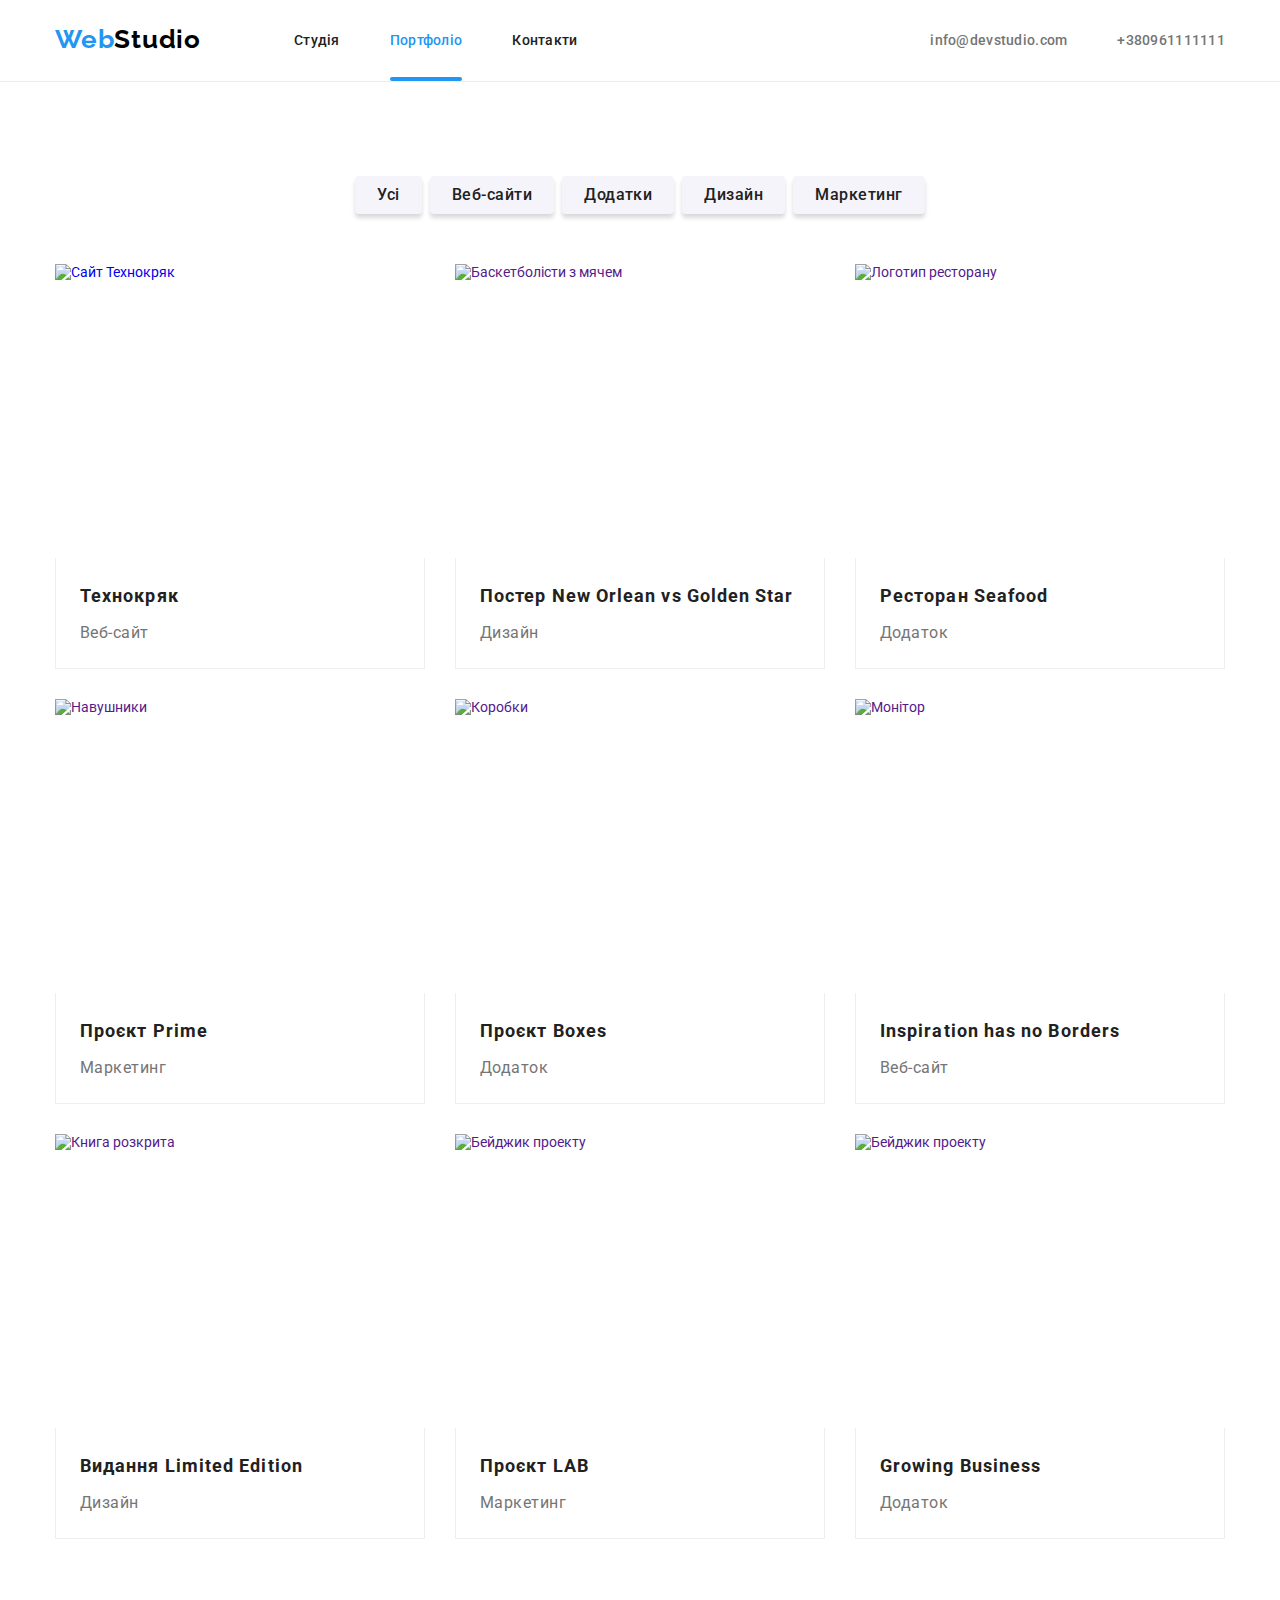
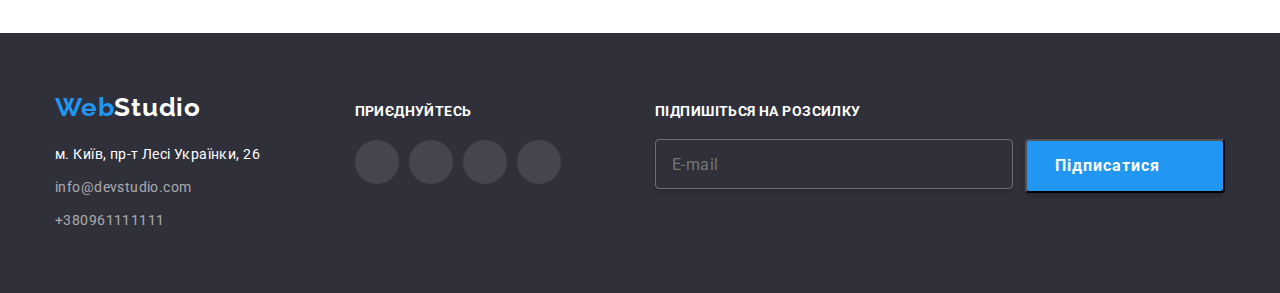
==== portfolio.html @ 6c81f45c "Застосовує ВЕМ" ====
<!DOCTYPE html>
<html lang="uk">
  <head>
    <meta charset="UTF-8" />
    <meta name="viewport" content="width=device-width, initial-scale=1.0" />
    <title lang="en">WebStudio</title>

    <link rel="preconnect" href="https://fonts.googleapis.com" />
    <link rel="preconnect" href="https://fonts.gstatic.com" crossorigin />
    <link
      href="https://fonts.googleapis.com/css2?family=Raleway:wght@700&family=Roboto:wght@400;500;700;900&display=swap"
      rel="stylesheet"
    />

    <link
      rel="stylesheet"
      href="https://cdnjs.cloudflare.com/ajax/libs/modern-normalize/2.0.0/modern-normalize.min.css"
    />

    <link rel="stylesheet" href="./css/styles.css" />
  </head>

  <body>
    <!-- Header start -->
    <header class="header">
      <div class="container header__container">
        <nav class="main-navigation">
          <!-- Header Logo -->

          <a href="/" class="logo header__logo"
            >Web<span class="logo__dark-theme">Studio</span></a
          >

          <!-- Header Menu -->
          <ul class="main-navigation__list main-navigation__list-menu">
            <li class="main-navigation__item">
              <a
                href="./index.html"
                class="main-navigation__link main-navigation__link-menu"
                >Студія</a
              >
            </li>
            <li class="main-navigation__item">
              <a
                href="./portfolio.html"
                class="main-navigation__link main-navigation__link-menu--current-page"
                >Портфоліо</a
              >
            </li>
            <li class="main-navigation__item">
              <a
                href="./contacts.html"
                class="main-navigation__link main-navigation__link-menu"
                >Контакти</a
              >
            </li>
          </ul>
        </nav>
        <!-- Header Contacts -->
        <ul class="main-navigation__list main-navigation__list-contact">
          <li class="main-navigation__item">
            <a
              class="main-navigation__link main-navigation__link-contact"
              href="mailto:info@devstudio.com"
              aria-label="Електронна пошта"
            >
              <svg class="main-navigation__icon" width="16" height="12">
                <use href="./images/svg/symbol-defs.svg#icon-envelope"></use>
              </svg>
              info@devstudio.com
            </a>
          </li>
          <li class="main-navigation__item">
            <a
              class="main-navigation__link main-navigation__link-contact"
              href="tel:+380961111111"
              aria-label="Номер телефону"
            >
              <svg class="main-navigation__icon" width="10" height="16">
                <use href="./images/svg/symbol-defs.svg#icon-smartphone"></use>
              </svg>
              +380961111111
            </a>
          </li>
        </ul>
      </div>
    </header>

    <main>
      <section class="portfolio">
        <div class="container">
          <h1 class="section-title visually-hidden">Портфоліо</h1>

          <!-- Portfolio filter -->
          <ul class="portfolio__button-list">
            <li class="portfolio__filter-item">
              <button class="btn portfolio__filter-button" type="button">
                Усі
              </button>
            </li>
            <li class="portfolio__filter-item">
              <button class="btn portfolio__filter-button" type="button">
                Веб-сайти
              </button>
            </li>
            <li class="portfolio__filter-item">
              <button class="btn portfolio__filter-button" type="button">
                Додатки
              </button>
            </li>
            <li class="portfolio__filter-item">
              <button class="btn portfolio__filter-button" type="button">
                Дизайн
              </button>
            </li>
            <li class="portfolio__filter-item">
              <button class="btn portfolio__filter-button" type="button">
                Маркетинг
              </button>
            </li>
          </ul>

          <!-- Portfolio examples -->
          <ul class="portfilio__examples-list">
            <li class="portfolio__item">
              <a
                class="link portfolio__link"
                href="#"
                target="_blank"
                rel="noopener noreferrer nofollow"
              >
                <div class="portfolio__overlay">
                  <img
                    class="portfolio__pic"
                    src="./images/portfolio/technokrjak.jpg"
                    alt="Сайт Технокряк"
                    width="370"
                    height="294"
                  />
                  <p class="portfolio__overlay-text">
                    Ресурс пропонує комплексні пропозиції з різним рівнем
                    функціоналу та сервісів. Все це дозволить відвідувачу
                    отримати вичерпні відомості про компанію чи приватну особу.
                  </p>
                </div>

                <div class="portfolio__project-descript">
                  <h2 class="portfolio__project-name">Технокряк</h2>
                  <p class="portfolio__project-area">Веб-сайт</p>
                </div>
              </a>
            </li>
            <li class="portfolio__item">
              <a
                class="link portfolio__link"
                href=""
                target="_blank"
                rel="noopener noreferrer nofollow"
              >
                <div class="portfolio__overlay">
                  <img
                    class="portfolio__pic"
                    src="./images/portfolio/poster.jpg"
                    alt="Баскетболісти з мячем "
                    width="370"
                    height="294"
                  />
                  <p class="portfolio__overlay-text">
                    Ресурс пропонує комплексні пропозиції з різним рівнем
                    функціоналу та сервісів. Все це дозволить відвідувачу
                    отримати вичерпні відомості про компанію чи приватну особу.
                  </p>
                </div>
                <div class="portfolio__project-descript">
                  <h2 class="portfolio__project-name">
                    Постер New Orlean vs Golden Star
                  </h2>
                  <p class="portfolio__project-area">Дизайн</p>
                </div>
              </a>
            </li>
            <li class="portfolio__item">
              <a
                class="link portfolio__link"
                href=""
                target="_blank"
                rel="noopener noreferrer nofollow"
              >
                <div class="portfolio__overlay">
                  <img
                    class="portfolio__pic"
                    src="./images/portfolio/seafood.jpg"
                    alt="Логотип ресторану"
                    width="370"
                    height="294"
                  />
                  <p class="portfolio__overlay-text">
                    Ресурс пропонує комплексні пропозиції з різним рівнем
                    функціоналу та сервісів. Все це дозволить відвідувачу
                    отримати вичерпні відомості про компанію чи приватну особу.
                  </p>
                </div>
                <div class="portfolio__project-descript">
                  <h2 class="portfolio__project-name">Ресторан Seafood</h2>
                  <p class="portfolio__project-area">Додаток</p>
                </div>
              </a>
            </li>
            <li class="portfolio__item">
              <a
                class="link portfolio__link"
                href=""
                target="_blank"
                rel="noopener noreferrer nofollow"
              >
                <div class="portfolio__overlay">
                  <img
                    class="portfolio__pic"
                    src="./images/portfolio/airpods.jpg"
                    alt="Навушники"
                    width="370"
                    height="294"
                  />
                  <p class="portfolio__overlay-text">
                    Ресурс пропонує комплексні пропозиції з різним рівнем
                    функціоналу та сервісів. Все це дозволить відвідувачу
                    отримати вичерпні відомості про компанію чи приватну особу.
                  </p>
                </div>
                <div class="portfolio__project-descript">
                  <h2 class="portfolio__project-name">Проєкт Prime</h2>
                  <p class="portfolio__project-area">Маркетинг</p>
                </div>
              </a>
            </li>
            <li class="portfolio__item">
              <a
                class="link portfolio__link"
                href=""
                target="_blank"
                rel="noopener noreferrer nofollow"
              >
                <div class="portfolio__overlay">
                  <img
                    class="portfolio__pic"
                    src="./images/portfolio/boxes.jpg"
                    alt="Коробки"
                    width="370"
                    height="294"
                  />
                  <p class="portfolio__overlay-text">
                    Ресурс пропонує комплексні пропозиції з різним рівнем
                    функціоналу та сервісів. Все це дозволить відвідувачу
                    отримати вичерпні відомості про компанію чи приватну особу.
                  </p>
                </div>

                <div class="portfolio__project-descript">
                  <h2 class="portfolio__project-name">Проєкт Boxes</h2>
                  <p class="portfolio__project-area">Додаток</p>
                </div>
              </a>
            </li>
            <li class="portfolio__item">
              <a
                class="link portfolio__link"
                href=""
                target="_blank"
                rel="noopener noreferrer nofollow"
              >
                <div class="portfolio__overlay">
                  <img
                    class="portfolio-pic"
                    src="./images/portfolio/monitor.jpg"
                    alt="Монітор"
                    width="370"
                    height="294"
                  />
                  <p class="portfolio__overlay-text">
                    Ресурс пропонує комплексні пропозиції з різним рівнем
                    функціоналу та сервісів. Все це дозволить відвідувачу
                    отримати вичерпні відомості про компанію чи приватну особу.
                  </p>
                </div>

                <div class="portfolio__project-descript">
                  <h2 class="portfolio__project-name">
                    Inspiration has no Borders
                  </h2>
                  <p class="portfolio__project-area">Веб-сайт</p>
                </div>
              </a>
            </li>
            <li class="portfolio__item">
              <a
                class="link portfolio__link"
                href=""
                target="_blank"
                rel="noopener noreferrer nofollow"
              >
                <div class="portfolio__overlay">
                  <img
                    class="portfolio__pic"
                    src="./images/portfolio/publishing.jpg"
                    alt="Книга розкрита"
                    width="370"
                    height="294"
                  />
                  <p class="portfolio__overlay-text">
                    Ресурс пропонує комплексні пропозиції з різним рівнем
                    функціоналу та сервісів. Все це дозволить відвідувачу
                    отримати вичерпні відомості про компанію чи приватну особу.
                  </p>
                </div>
                <div class="portfolio__project-descript">
                  <h2 class="portfolio__project-name">
                    Видання Limited Edition
                  </h2>
                  <p class="portfolio__project-area">Дизайн</p>
                </div>
              </a>
            </li>
            <li class="portfolio__item">
              <a
                class="link portfolio__link"
                href=""
                target="_blank"
                rel="noopener noreferrer nofollow"
              >
                <div class="portfolio__overlay">
                  <img
                    class="portfolio__pic"
                    src="./images/portfolio/lab.jpg"
                    alt="Бейджик проекту"
                    width="370"
                    height="294"
                  />
                  <p class="portfolio__overlay-text">
                    Ресурс пропонує комплексні пропозиції з різним рівнем
                    функціоналу та сервісів. Все це дозволить відвідувачу
                    отримати вичерпні відомості про компанію чи приватну особу.
                  </p>
                </div>

                <div class="portfolio__project-descript">
                  <h2 class="portfolio__project-name">Проєкт LAB</h2>
                  <p class="portfolio__project-area">Маркетинг</p>
                </div>
              </a>
            </li>
            <li class="portfolio__item">
              <a
                class="link portfolio__link"
                href=""
                target="_blank"
                rel="noopener noreferrer nofollow"
              >
                <div class="portfolio__overlay">
                  <img
                    class="portfolio__pic"
                    src="./images/portfolio/lab.jpg"
                    alt="Бейджик проекту"
                    width="370"
                    height="294"
                  />
                  <p class="portfolio__overlay-text">
                    Ресурс пропонує комплексні пропозиції з різним рівнем
                    функціоналу та сервісів. Все це дозволить відвідувачу
                    отримати вичерпні відомості про компанію чи приватну особу.
                  </p>
                </div>
                <div class="portfolio__project-descript">
                  <h2 class="portfolio__project-name">Growing Business</h2>
                  <p class="portfolio__project-area">Додаток</p>
                </div>
              </a>
            </li>
          </ul>
        </div>
      </section>
    </main>

    <!-- Footer -->
    <footer class="footer">
      <div class="container footer__container">
        <div class="footer__container--left-part">
          <!-- Footer Logo -->
          <a href="/" class="logo footer__logo"
            >Web<span class="logo__white-theme">Studio</span></a
          >

          <!-- Footer Contacts -->
          <address class="footer__contact">
            <p class="footer__contact-text">м. Київ, пр-т Лесі Українки, 26</p>
            <ul class="footer__contact-list">
              <li class="footer__contact-item">
                <a class="footer__contact-link" href="mailto:info@devstudio.com"
                  >info@devstudio.com</a
                >
              </li>
              <li class="footer__contact-item">
                <a class="footer__contact-link" href="tel:+380961111111"
                  >+380961111111</a
                >
              </li>
            </ul>
          </address>
        </div>

        <div class="footer__social">
          <p class="footer__join-us">Приєднуйтесь</p>
          <ul class="social">
            <li class="social__item">
              <a
                class="social-link footer__social-link"
                href="#"
                target="_blank"
                rel="noopener noreferrer nofollow"
                aria-label="Посилання на інстаграм"
                ><svg class="social-link__icon" width="20" height="20">
                  <use href="./images/svg/symbol-defs.svg#icon-instagram"></use>
                </svg>
              </a>
            </li>
            <li class="social__item">
              <a
                class="social-link footer__social-link"
                href="#"
                target="_blank"
                rel="noopener noreferrer nofollow"
                aria-label="Посилання на твітер"
                ><svg class="social-link__icon" width="20" height="20">
                  <use href="./images/svg/symbol-defs.svg#icon-twitter"></use>
                </svg>
              </a>
            </li>
            <li class="social__item">
              <a
                class="social-link footer__social-link"
                href="#"
                target="_blank"
                rel="noopener noreferrer nofollow"
                aria-label="Посилання на фейсбук"
              >
                <svg class="social-link__icon" width="20" height="20">
                  <use href="./images/svg/symbol-defs.svg#icon-facebook"></use>
                </svg>
              </a>
            </li>
            <li class="social__item">
              <a
                class="social-link footer__social-link"
                href="#"
                target="_blank"
                rel="noopener noreferrer nofollow"
                aria-label="Посиалння на лінкедін"
              >
                <svg class="social-link__icon" width="20" height="20">
                  <use href="./images/svg/symbol-defs.svg#icon-linkedin"></use>
                </svg>
              </a>
            </li>
          </ul>
        </div>

        <form class="footer-form" autocomplete="off">
          <p class="footer-form__title">Підпишіться на розсилку</p>

          <div class="footer-form__field">
            <input
              type="email"
              name="email"
              class="footer-form__input"
              placeholder="E-mail"
            />
            <button type="button" class="btn btn__subscribe">
              Підписатися
              <svg class="footer-form__icon" width="24" height="24">
                <use href="./images/svg/symbol-defs.svg#icon-telegram"></use>
              </svg>
            </button>
          </div>
        </form>
      </div>
    </footer>
  </body>
</html>
---- css/styles.css ----
/*===============================
Основні кольори 
================================*/
:root {
    /* Кольори для фону */
    --background-color: #FFFFFF;
    --background-secondary-color: #2F303A;
    --background-third-color: #F5F4FA;

    /* Кольори для офомлення акцентів */
    --primary-color: #2196F3;
    --secondary-color: #FFFFFF;

    /* Кольори для шрифтів */
    --text-color: #757575;
    --title-color: #212121;
}


/* ===============================
Обнулення стилів 
==================================*/
h2,
h3,
h4,
h5,
h6,
p {
    margin: 0;
}

li,
ul {
    list-style: none;
    margin: 0;
    padding: 0;
}

a {
    text-decoration: none;
}

img {
    display: block;
}

/* =====================================
Загальні стилі для body та його елементів 
========================================*/
body {
    font-family: Roboto,
        sans-serif;
    font-size: 14px;
    color: var(--text-color);
    background-color: var(--background-color);
}

.container {
    width: 1200px;
    padding-left: 15px;
    padding-right: 15px;
    margin: 0 auto;
}

.btn {
    display: inline-block;
    padding-top: 10px;
    padding-bottom: 10px;

    background-color: var(--primary-color);

    border-radius: 4px;
    box-shadow: 0px 4px 4px 0px rgba(0, 0, 0, 0.15);
    color: var(--secondary-color);

    text-align: center;
    font-weight: 700;
    line-height: 1.88;
    letter-spacing: 0.96px;

    transition: background-color 250ms cubic-bezier(0.4, 0, 0.2, 1);

    font-family: inherit;
    font-size: 16px;
}

section {
    padding-top: 94px;
    padding-bottom: 94px;
}

.section-title {
    color: var(--title-color);
    text-align: center;
    font-size: 36px;
    font-weight: 700;
    line-height: 1.17;
    letter-spacing: 1.08px;
    margin-bottom: 50px;
}

.visually-hidden {
    position: absolute;
    width: 1px;
    height: 1px;
    margin: -1px;
    border: 0;
    padding: 0;

    white-space: nowrap;
    clip-path: inset(100%);
    clip: rect(0 0 0 0);
    overflow: hidden;
}

/* ===================================
Стиль для Логотип
=================================== */
.logo {
    display: block;

    color: var(--primary-color);
    font-family: Raleway, sans-serif;
    font-size: 26px;
    font-weight: 700;
    letter-spacing: 0.78px;
}

.header__logo {
    margin-right: 93px;
}

.logo__dark-theme {
    color: #000000;
}

.logo__white-theme {
    color: var(--secondary-color);
}



/* ======================================
============== Header ===================
====================================== */
.header__container {
    display: flex;
}

.header {
    border-bottom: 1px solid #ECECEC;
}

.main-navigation {
    display: flex;
    align-items: center;
}

.main-navigation__list {
    display: flex;
}

.main-navigation__list-menu .main-navigation__item:not(:last-child) {
    position: relative;
    margin-right: 50px;
}

.main-navigation__list-contact {
    margin-left: auto;
}

.main-navigation__list-contact .main-navigation__item:not(:last-child) {
    margin-right: 30px;
}

.main-navigation__link {
    display: flex;
    padding-top: 32px;
    padding-bottom: 32px;
    font-weight: 500;
    line-height: 1.2;
    letter-spacing: 0.28px;
    align-items: center;
}

.main-navigation__link-menu {
    color: var(--title-color);

    transition: color 250ms cubic-bezier(0.4, 0, 0.2, 1);
}

.main-navigation__link:focus,
.main-navigation__link:hover,
.main-navigation__link:active {
    color: var(--primary-color);
}

.main-navigation__link-contact {
    color: var(--text-color);

    transition: color 250ms cubic-bezier(0.4, 0, 0.2, 1);
}

.main-navigation__icon {
    margin-right: 10px;
    fill: var(--text-color);

    transition: color 250ms cubic-bezier(0.4, 0, 0.2, 1);
}

.main-navigation__link:focus .main-navigation__icon,
.main-navigation__link:hover .main-navigation__icon {
    fill: var(--primary-color);
}

.main-navigation__link-menu--current-page {
    color: var(--primary-color);
}

.main-navigation__link-menu--current-page::after {
    display: inline-block;
    position: absolute;
    content: '';
    bottom: 0;
    right: 0;

    border-radius: 2px;
    width: 100%;
    height: 4px;
    background-color: var(--primary-color);
}


/* ==========================================
=========== Section Hero ===================
============================================*/
.hero {
    max-width: 1600px;
    /* height: 600px; */
    margin-left: auto;
    margin-right: auto;

    background-color: #C4C4C4;
    ;
    background-image: linear-gradient(to right, rgba(47, 48, 58, 0.40), rgba(47, 48, 58, 0.40)),
        url(../images/hero/Hero-Img.jpg);
    background-position: center;
    background-size: cover;
    background-repeat: no-repeat;

    padding-top: 200px;
    padding-bottom: 200px;

    color: var(--secondary-color);
    text-align: center;
}

.hero__title {
    margin-top: 0;
    margin-right: auto;
    margin-bottom: 30px;
    margin-left: auto;

    font-size: 44px;
    font-weight: 900;
    line-height: 1.36;
    letter-spacing: 2.64px;
    text-transform: uppercase;
    width: 696px;
}

.hero__btn {
    padding-right: 32px;
    padding-left: 32px;
    border: none;
}

.btn:active,
.btn:focus,
.btn:hover {
    background-color: #188CE8;
}


/* ======================================================
=================== Our features section ==============
=======================================================*/
.features {
    padding-bottom: 0;
}

.our-features__subtitle {
    color: var(--title-color);
    font-size: 14px;
    font-weight: 700;
    line-height: 1.17;
    letter-spacing: 0.42px;
    text-transform: uppercase;
    margin-bottom: 10px;
}

.our-features__description {
    line-height: 1.71;
    letter-spacing: 0.42px;
}

.our-features__list {
    display: flex;
    flex-wrap: wrap;
}

.our-feature__list-item {
    width: calc((100% - 90px) / 4);
}

.our-feature__list-item:not(:nth-child(4n)) {
    margin-right: 30px;
}

.list-item__icon {
    display: flex;

    margin-bottom: 30px;
    justify-content: center;
    align-items: center;
    height: 120px;

    border-radius: 4px;
    background-color: var(--background-third-color);
}


/* =========================
What we do Section
===========================*/
.what-we-do__list {
    display: flex;
    flex-wrap: wrap;
}

.what-we-do__list-item:not(:nth-child(3n)) {
    width: calc((100% - 60px) / 3);
    margin-right: 30px;
}

.what-we-do__list-item {
    position: relative;
}

.list-item__description {
    position: absolute;
    width: 100%;
    bottom: 0;
    left: 0;

    background: rgba(47, 48, 58, 0.8);
    height: 70px;
    text-align: center;
    align-content: center;

    font-weight: 700;
    font-size: 14px;
    letter-spacing: 0.03em;
    text-transform: uppercase;
    color: #fff;
}

/* =======================
Our Team section 
========================*/
.team {
    background-color: var(--background-third-color);
}

.team__member-list {
    display: flex;
    flex-wrap: wrap;
}

.team__member {
    width: calc((100% - 90px) / 4);
    box-shadow: 0px 2px 1px 0px rgba(0, 0, 0, 0.20), 0px 1px 1px 0px rgba(0, 0, 0, 0.14), 0px 1px 3px 0px rgba(0, 0, 0, 0.12);
    background-color: var(--secondary-color);
}

.team__member:not(:nth-child(4n)) {
    margin-right: 30px;
}

.member__description {
    padding-top: 30px;
    padding-bottom: 30px;
}

.member__name {
    margin-bottom: 10px;
    color: var(--title-color);
    font-size: 16px;
    font-weight: 500;
    line-height: 1.2;
    letter-spacing: 0.48px;
    text-align: center;
}

.member__social {
    display: flex;
    flex-wrap: wrap;

    justify-content: space-between;

    padding-left: 32px;
    padding-right: 32px;
}

.member__position {
    margin-bottom: 16px;
    font-size: 16px;
    line-height: 1.2;
    letter-spacing: 0.48px;
    text-align: center;
}

.social-link {
    display: flex;

    width: 44px;
    height: 44px;

    align-items: center;
    justify-content: center;

    border-radius: 50%;

    transition: background-color 250ms cubic-bezier(0.4, 0, 0.2, 1);
}

.social-link__icon {
    display: block;
    fill: #AFB1B8;

    transition: fill 250ms cubic-bezier(0.4, 0, 0.2, 1);
}

.social-link:hover,
.social-link:focus {
    background-color: #188CE8;
}

.social-link:hover .social-link__icon,
.social-link:focus .social-link__icon {
    fill: var(--secondary-color);
}

/* ==================
Clients section
=====================*/

.clients__list {
    display: flex;
    flex-wrap: wrap;
    justify-content: space-between;
}

.clients__list-item {
    background-color: transparent;
}

.clients__link {
    display: flex;
    width: 170px;
    height: 92px;

    justify-content: center;
    align-items: center;

    border-radius: 4px;
    border: 1px solid #AFB1B8;

    transition: border 250ms cubic-bezier(0.4, 0, 0.2, 1);
}

.clients__logo {
    fill: #AFB1B8;

    transition: fill 250ms cubic-bezier(0.4, 0, 0.2, 1);
}

.clients__link:hover,
.clients__link:focus {
    border-color: #188CE8;
}

.clients__link:hover .clients__logo,
.clients__link:focus .clients__logo {
    fill: #188CE8;
}

/* ===========================
Portfolio page  section 
===============================*/
.portfolio__button-list {
    display: flex;
    flex-wrap: wrap;
    align-items: center;
    justify-content: center;
    margin-bottom: 50px;
}

.portfolio__filter-item:not(:last-child) {
    margin-right: 8px;
}

.portfolio__filter-button {
    padding-top: 6px;
    padding-bottom: 6px;
    padding-left: 22px;
    padding-right: 22px;

    border: none;

    background-color: var(--background-third-color);

    font-weight: 500;
    line-height: 1.63;
    letter-spacing: 0.48px;
    color: var(--title-color);

    transition: background-color 250ms cubic-bezier(0.4, 0, 0.2, 1), color 250ms cubic-bezier(0.4, 0, 0.2, 1), filter 250ms cubic-bezier(0.4, 0, 0.2, 1);
}

.portfoli__filter-button:focus,
.portfolio__filter-button:hover,
.portfolio__filter-button:active {
    background-color: var(--primary-color);
    color: var(--secondary-color);

    filter: drop-shadow(0px 4px 4px rgba(0, 0, 0, 0.25));

}

/* ========================================
Портфоліо приклади робіт 
========================================*/

.portfilio__examples-list {
    display: flex;
    flex-wrap: wrap;
    margin-bottom: -30px;
}

.portfolio__item:not(:nth-child(3n)) {
    margin-right: 30px;
}

.portfolio__item {
    width: calc((100% - 60px) / 3);
    margin-bottom: 30px;

    position: relative;
}

.portfolio__link {
    display: block;

    transition: box-shadow 250ms cubic-bezier(0.4, 0, 0.2, 1);
}

.portfolio__link:hover,
.portfolio__link:focus {
    box-shadow: 1px 4px 6px 0px rgba(0, 0, 0, 0.16), 0px 4px 4px 0px rgba(0, 0, 0, 0.06), 0px 1px 1px 0px rgba(0, 0, 0, 0.12);
}

.portfolio__project-descript {
    padding-top: 20px;
    padding-right: 24px;
    padding-bottom: 20px;
    padding-left: 24px;

    border-right: 1px solid #EEE;
    border-bottom: 1px solid #EEE;
    border-left: 1px solid #EEE;

    background: #FFF;
}

.portfolio__project-name {
    margin-bottom: 4px;
    color: var(--title-color);
    font-size: 18px;
    font-weight: 700;
    line-height: 2.0;
    letter-spacing: 1.08px;
}

.portfolio__project-area {
    color: var(--text-color);
    font-size: 16px;
    line-height: 1.88;
    letter-spacing: 0.48px;
}

/* =====================
Портфоліо Оверлей 
=======================*/

.portfolio__overlay {
    position: relative;
    overflow: hidden;
}

.portfolio__overlay-text {
    position: absolute;
    width: 100%;
    height: 100%;
    bottom: 0;
    left: 0;

    transform: translateY(calc(100%));
    transition: transform 250ms cubic-bezier(0.4, 0, 0.2, 1);

    padding-top: 63px;
    padding-right: 24px;
    padding-bottom: 63px;
    padding-left: 24px;

    font-weight: 400;
    font-size: 18px;
    line-height: 1.55556;
    letter-spacing: 0.03em;

    color: #fff;
    background-color: rgba(33, 150, 243, 0.9);

    opacity: 0;
}

.portfolio__link:hover .portfolio__overlay-text,
.portfolio__link:focus .portfolio__overlay-text {
    opacity: 1;
    transform: translateY(calc(0%));
}

/* =============================
============= Footer ===========
================================*/
footer {
    background-color: var(--background-secondary-color);
    padding-top: 60px;
    padding-bottom: 60px;
}

.footer__container {
    display: flex;
    flex-wrap: wrap;
    align-items: baseline;
    justify-content: space-between;
}

.footer__logo {
    margin-bottom: 20px;
}

.footer__contact {
    font-style: normal;
    line-height: 1.71;
    letter-spacing: 0.42px;
}

.footer__contact-text {
    margin-bottom: 9px;
    color: var(--secondary-color);
}

.footer__contact-item:not(:last-child) {
    margin-bottom: 9px;
}

.footer__contact-link {
    display: block;
    color: rgba(255, 255, 255, 0.6);

    transition: color 250ms cubic-bezier(0.4, 0, 0.2, 1);
}

.footer__contact-link:hover,
.footer__contact-link:focus {
    color: var(--primary-color);
}

.footer__join-us {
    margin-bottom: 20px;
    color: var(--secondary-color);
    font-weight: 700;
    line-height: 1.2;
    letter-spacing: 0.42px;
    text-transform: uppercase;
}

.social {
    display: flex;
}

.social__item:not(:last-child) {
    margin-right: 10px;
}

.footer__social-link {
    background-color: #FFFFFF1A;

    fill: var(--secondary-color);
}


/*=====================================*/
/* МОДАЛЬНЕ ВІКНО */
/*=====================================*/

.backdrop {
    position: fixed;
    top: 0;
    left: 0;
    z-index: 10;

    width: 100%;
    height: 100%;
    background-color: rgba(0, 0, 0, 0.2);
    visibility: visible;
    opacity: 1;
    transition: opacity 250ms cubic-bezier(0.4, 0, 0.2, 1),
        visibility 250ms cubic-bezier(0.4, 0, 0.2, 1);
}

.backdrop.is-hidden {
    opacity: 0;
    visibility: hidden;
    pointer-events: none;
}

.modal {
    position: absolute;
    top: 50%;
    left: 50%;

    padding: 40px;

    border-radius: 4px;
    width: 528px;
    height: 581px;

    background-color: #fff;
    color: #000000;

    box-shadow: 0 2px 1px 0 rgba(0, 0, 0, 0.2), 0 1px 1px 0 rgba(0, 0, 0, 0.14), 0 1px 3px 0 rgba(0, 0, 0, 0.12);
    background: #fff;

    transform: translate(-50%, -50%) scale(1);
    transition: transform 250ms cubic-bezier(0.4, 0, 0.2, 1);
}

.backdrop.is-hidden .modal {
    transform: translate(-50%, -50%) scale(0);
}

/*=====================================*/
/* ФОРМА */
/*=====================================*/
.form {
    width: 448px;
    height: 501px;
}

.form__title {
    margin-bottom: 12px;

    font-weight: 700;
    font-size: 20px;
    letter-spacing: 0.03em;
    text-align: center;
    color: #212121;
}

.form-group {
    position: relative;
    display: flex;
    flex-wrap: wrap;
    align-content: center;

    width: 448px;

    margin-bottom: 10px;
}


.form-group__label {
    margin-bottom: 4px;

    font-weight: 400;
    font-size: 12px;
    letter-spacing: 0.01em;

    color: #757575;
}

.form-group__input {
    width: 100%;
    height: 40px;

    padding: 11px 12px 11px 42px;

    border: 1px solid rgba(33, 33, 33, 0.2);
    border-radius: 4px;

    outline: none;
}

.form-group__icon {
    display: inline-block;

    position: absolute;
    top: 50%;
    left: 12px;
}

.form-group:focus-within>.form-group__icon,
.form-group:focus>.form-group__icon,
.form-group:hover>.form-group__icon {
    fill: var(--primary-color);
    transition: fill 250ms cubic-bezier(0.4, 0, 0.2, 1);
}

.form-group:focus-within>.form-group__input,
.form-group:focus>.form-group__input {
    border-color: var(--primary-color);
    transition: border-color 250ms cubic-bezier(0.4, 0, 0.2, 1);
}

.form-group__comment {
    margin-bottom: 20px;
}

.comment__textarea {
    resize: none;

    padding-top: 12px;
    padding-right: 16px;
    padding-bottom: 12px;
    padding-left: 16px;

    border: 1px solid rgba(33, 33, 33, 0.2);
    border-radius: 4px;
    width: 448px;
    height: 120px;

    outline: none;
}

.form-group__comment:focus-within>.comment__textarea,
.form-group__comment:focus>.comment__textarea {
    border-color: var(--primary-color);
    transition: border-color 250ms cubic-bezier(0.4, 0, 0.2, 1);
}

.checkbox__label {
    position: relative;
    display: inline-flex;
    align-items: center;
    justify-content: center;
    margin-bottom: 30px;

    width: 423px;
    height: 24px;

    line-height: 1.71429;
    letter-spacing: 0.03em;
    color: #757575;
}

.checkbox__input {
    position: absolute;
    left: 0;

    position: absolute;
    width: 1px;
    height: 1px;
    margin: -1px;
    border: 0;
    padding: 0;

    clip: rect(0 0 0 0);
    overflow: hidden;
}

.checkbox__icon {
    position: absolute;
    top: 50%;
    left: 0;
    transform: translateY(-50%);

    display: inline-block;

    width: 16px;
    height: 16px;

    outline: none;

    border: 2px solid #212121;
    border-radius: 4px;
}

.checkbox__input:checked~.checkbox__icon {
    background-color: var(--primary-color);
    border-color: var(--primary-color);
    transition: background-color 250ms cubic-bezier(0.4, 0, 0.2, 1);
}

.checkbox__input:focus~.checkbox__icon {
    border-color: var(--primary-color);
    transition: background-color 250ms cubic-bezier(0.4, 0, 0.2, 1);
}

.checkbox__input {
    margin-left: 7px;

    font-weight: 400;
    font-size: 14px;
    line-height: 1.71429;
    letter-spacing: 0.03em;
    color: #757575;
}

.checkbox__link-agreement {
    text-decoration: underline;
    text-decoration-skip-ink: none;
    color: #2196f3;
}

/* =======================
Кнопка ВІДПРАВИТИ у МОДАЛЬНОМУ ВІКНІ
============================== */
.btn__send {
    padding-right: 52px;
    padding-left: 52px;
    border: none;
}


/* ==============================
Кнопка ЗАКРИТИ в МОДАЛЬНОМУ ВІКНІ
================================= */

.btn__close {
    position: absolute;

    top: 8px;
    right: 8px;

    width: 30px;
    height: 30px;

    padding: 0;

    border-radius: 50%;
    border-color: rgba(0, 0, 0, 0.1);
    border-width: 1px;
    background-color: #FFF;
}

.btn__close:hover,
.btn__close:focus {
    cursor: pointer;
}

.btn__close:hover,
.btn__close:focus {
    fill: var(--primary-color);
    transition: fill 250ms cubic-bezier(0.4, 0, 0.2, 1);
}

/* -------------------------------------------------------------------------------------------- */

/*=====================================*/
/* ФОРМА у футері*/
/*=====================================*/
.footer-form {
    width: 570px;
    height: 86px;
}

.footer-form__title {
    margin-bottom: 20px;

    font-weight: 700;
    font-size: 14px;
    letter-spacing: 0.03em;
    text-transform: uppercase;

    color: var(--background-color);
}

.footer-form__field {
    position: relative;
    display: inline-flex;
    margin: 0;
}

.footer-form__input {
    margin-right: 12px;
    padding-left: 16px;

    border: 1px solid rgba(255, 255, 255, 0.3);
    border-radius: 4px;
    width: 358px;
    height: 50px;

    outline: none;

    box-shadow: 0 4px 4px 0 rgba(0, 0, 0, 0.15);
    background: rgba(33, 150, 243, 0);

    font-weight: 400;
    font-size: 16px;
    line-height: 1.25;
    letter-spacing: 0.03em;
    color: rgba(255, 255, 255, 0.6);
}

.btn__subscribe {
    position: relative;

    display: flex;

    padding-right: 28px;
    padding-left: 28px;

    width: 200px;
}

.footer-form__icon {
    position: absolute;
    top: 50%;
    right: 28px;
    fill: var(--background-color);
    transform: translateY(-50%);
}

.footer-form__input:focus-within,
.footer-form__input:focus {
    border-color: var(--primary-color);
    transition: border-color 250ms cubic-bezier(0.4, 0, 0.2, 1);
}

.btn__subscribe:focus,
.btn__subscribe:hover {

    border-color: var(--primary-color);
    transition: border-color 250ms cubic-bezier(0.4, 0, 0.2, 1);
}
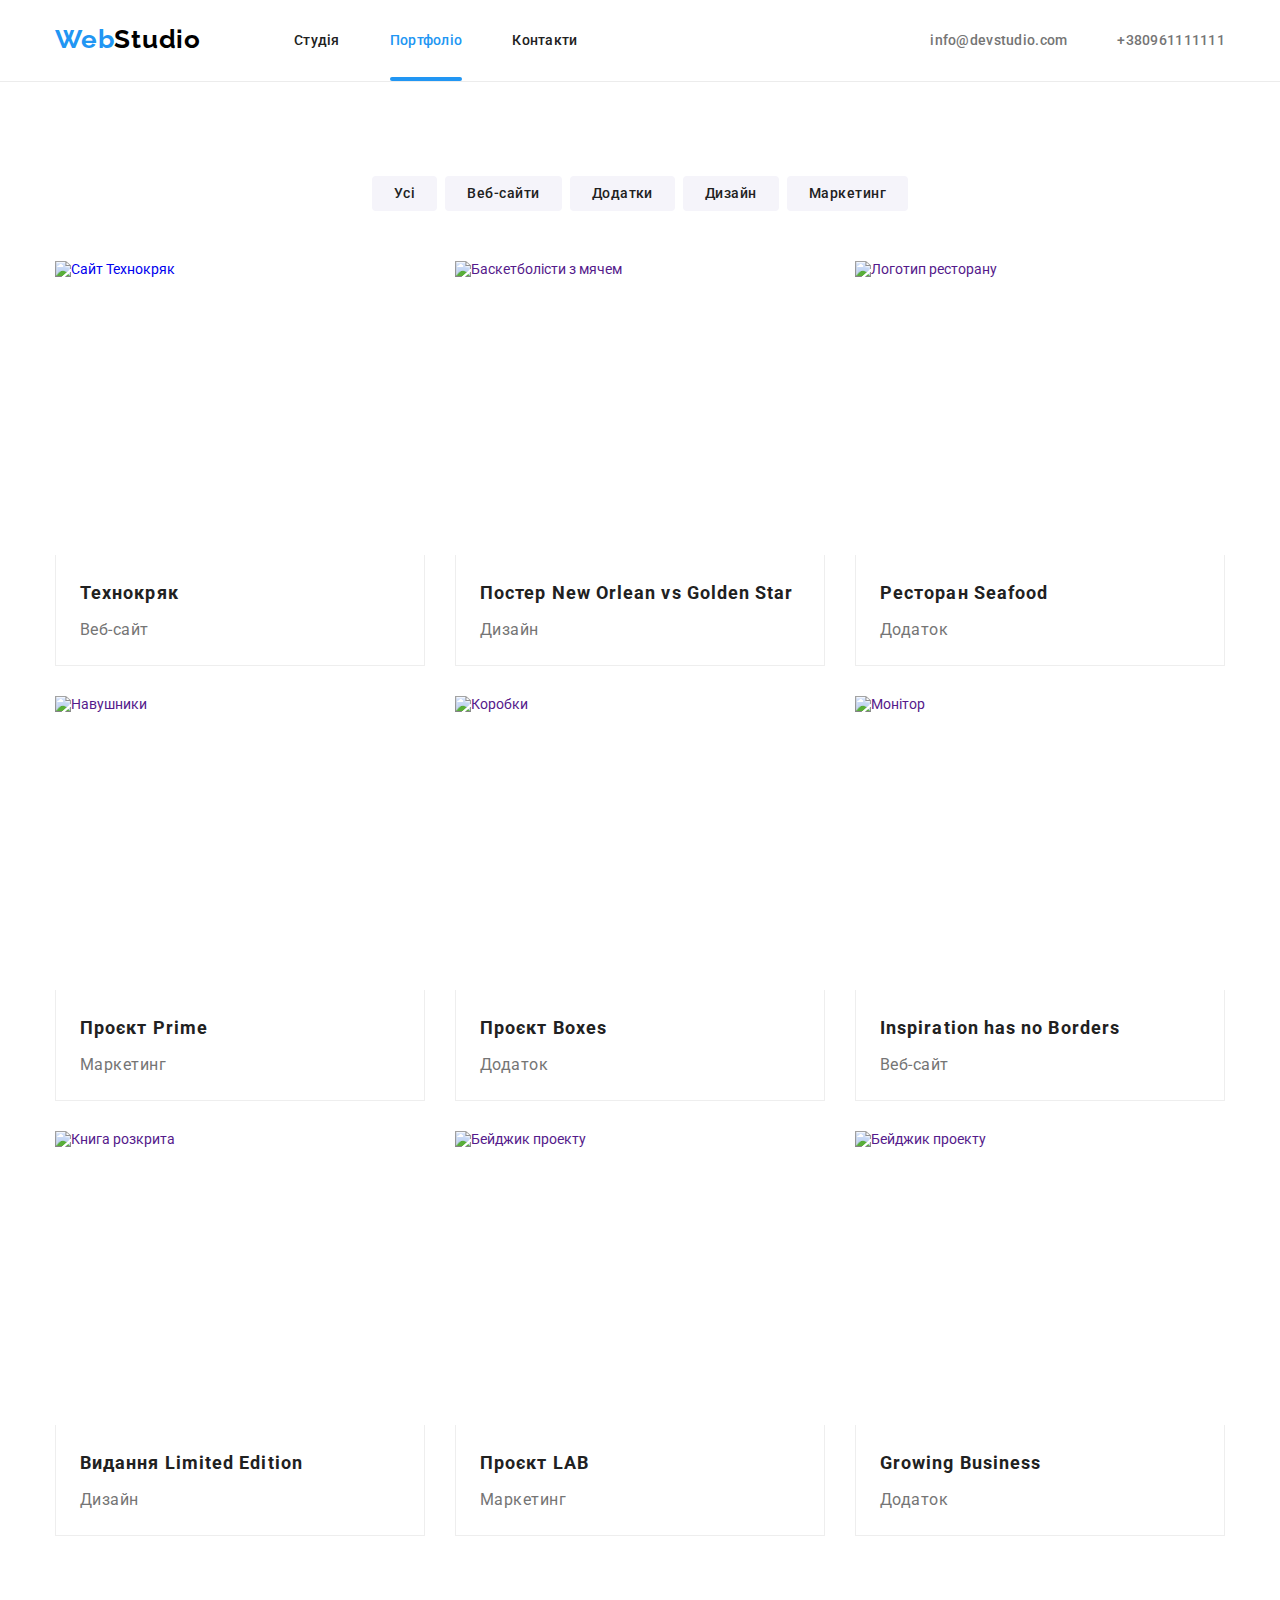
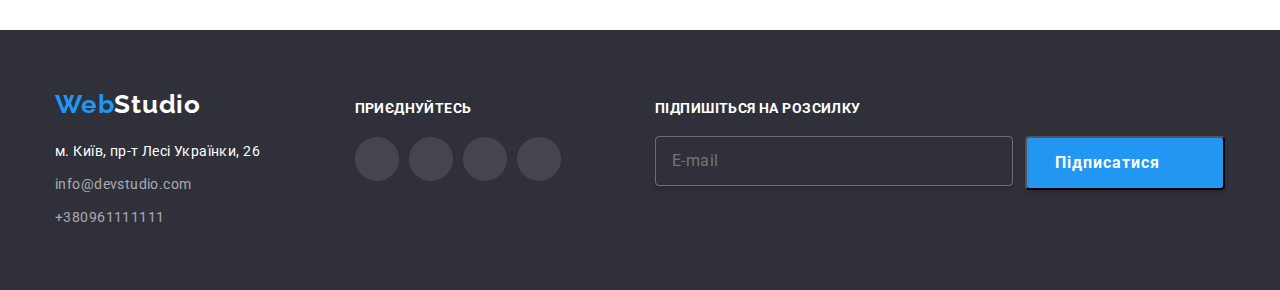
==== commit a3ef08a2: "Здійснює рефакторинг коду для  SASS" ====
--- a/portfolio.html
+++ b/portfolio.html
@@ -17,7 +17,7 @@
       href="https://cdnjs.cloudflare.com/ajax/libs/modern-normalize/2.0.0/modern-normalize.min.css"
     />
 
-    <link rel="stylesheet" href="./css/styles.css" />
+    <link rel="stylesheet" href="./css/main.css" />
   </head>
 
   <body>
--- a/css/main.css
+++ b/css/main.css
@@ -0,0 +1,844 @@
+@charset "UTF-8";
+.btn__subscribe, .btn__send, .hero__btn {
+  display: inline-block;
+  padding-top: 10px;
+  padding-bottom: 10px;
+  background-color: #2196F3;
+  border-radius: 4px;
+  box-shadow: 0px 4px 4px 0px rgba(0, 0, 0, 0.15);
+  color: #FFFFFF;
+  text-align: center;
+  font-weight: 700;
+  line-height: 1.88;
+  letter-spacing: 0.96px;
+  transition: background-color 250ms cubic-bezier(0.4, 0, 0.2, 1);
+  font-family: inherit;
+  font-size: 16px;
+}
+.btn__subscribe:active, .btn__send:active, .hero__btn:active, .btn__subscribe:focus, .btn__send:focus, .hero__btn:focus, .btn__subscribe:hover, .btn__send:hover, .hero__btn:hover {
+  background-color: #188CE8;
+}
+
+.header {
+  border-bottom: 1px solid #ECECEC;
+}
+.header__container {
+  display: flex;
+}
+.header__logo {
+  margin-right: 93px;
+}
+
+.main-navigation {
+  display: flex;
+  align-items: center;
+}
+.main-navigation__list {
+  display: flex;
+}
+.main-navigation__list-menu .main-navigation__item:not(:last-child) {
+  position: relative;
+  margin-right: 50px;
+}
+.main-navigation__list-contact {
+  margin-left: auto;
+}
+.main-navigation__list-contact .main-navigation__item:not(:last-child) {
+  margin-right: 30px;
+}
+.main-navigation__link {
+  display: flex;
+  align-items: center;
+  padding-top: 32px;
+  padding-bottom: 32px;
+  font-weight: 500;
+  line-height: 1.2;
+  letter-spacing: 0.28px;
+  color: #757575;
+  transition: color 250ms cubic-bezier(0.4, 0, 0.2, 1);
+}
+.main-navigation__link-menu {
+  color: #212121;
+  transition: color 250ms cubic-bezier(0.4, 0, 0.2, 1);
+}
+.main-navigation__link:focus, .main-navigation__link:hover, .main-navigation__link:active {
+  color: #2196F3;
+}
+.main-navigation__icon {
+  margin-right: 10px;
+  fill: #757575;
+  transition: fill 250ms cubic-bezier(0.4, 0, 0.2, 1);
+}
+.main-navigation__link:focus .main-navigation__icon, .main-navigation__link:hover .main-navigation__icon {
+  fill: #2196F3;
+}
+.main-navigation__link-menu--current-page {
+  color: #2196F3;
+}
+.main-navigation__link-menu--current-page::after {
+  display: inline-block;
+  position: absolute;
+  content: "";
+  bottom: 0;
+  right: 0;
+  border-radius: 2px;
+  width: 100%;
+  height: 4px;
+  background-color: #2196F3;
+}
+
+.logo {
+  display: block;
+  color: #2196F3;
+  font-family: Raleway, sans-serif;
+  font-size: 26px;
+  font-weight: 700;
+  letter-spacing: 0.78px;
+}
+.logo__dark-theme {
+  color: #000000;
+}
+.logo__white-theme {
+  color: #FFFFFF;
+}
+
+.hero {
+  max-width: 1600px;
+  margin-left: auto;
+  margin-right: auto;
+  background-color: #C4C4C4;
+  background-image: linear-gradient(to right, rgba(47, 48, 58, 0.4), rgba(47, 48, 58, 0.4)), url(../images/hero/Hero-Img.jpg);
+  background-position: center;
+  background-size: cover;
+  background-repeat: no-repeat;
+  padding-top: 200px;
+  padding-bottom: 200px;
+  color: #FFFFFF;
+  text-align: center;
+}
+.hero__title {
+  margin-top: 0;
+  margin-right: auto;
+  margin-bottom: 30px;
+  margin-left: auto;
+  font-size: 44px;
+  font-weight: 900;
+  line-height: 1.36;
+  letter-spacing: 2.64px;
+  text-transform: uppercase;
+  width: 696px;
+}
+.hero__btn {
+  padding-right: 32px;
+  padding-left: 32px;
+  border: none;
+}
+
+/* ======================================================
+=================== Our features section ==============
+=======================================================*/
+.our-features {
+  padding-bottom: 0;
+}
+.our-features__subtitle {
+  color: #212121;
+  font-size: 14px;
+  font-weight: 700;
+  line-height: 1.17;
+  letter-spacing: 0.42px;
+  text-transform: uppercase;
+  margin-bottom: 10px;
+}
+.our-features__description {
+  line-height: 1.71;
+  letter-spacing: 0.42px;
+}
+
+.our-features__list {
+  display: flex;
+  flex-wrap: wrap;
+}
+.our-features__list-item {
+  width: calc((100% - 90px) / 4);
+}
+.our-features__list-item:not(:nth-child(4n)) {
+  margin-right: 30px;
+}
+
+.list-item__icon {
+  display: flex;
+  margin-bottom: 30px;
+  justify-content: center;
+  align-items: center;
+  height: 120px;
+  border-radius: 4px;
+  background-color: #F5F4FA;
+}
+
+/* =========================
+What we do Section
+===========================*/
+.what-we-do__list {
+  display: flex;
+  flex-wrap: wrap;
+}
+.what-we-do__list-item:not(:nth-child(3n)) {
+  width: calc((100% - 60px) / 3);
+  margin-right: 30px;
+}
+.what-we-do__list-item {
+  position: relative;
+}
+
+.list-item__description {
+  position: absolute;
+  width: 100%;
+  bottom: 0;
+  left: 0;
+  background: rgba(47, 48, 58, 0.8);
+  height: 70px;
+  text-align: center;
+  align-content: center;
+  font-weight: 700;
+  font-size: 14px;
+  letter-spacing: 0.03em;
+  text-transform: uppercase;
+  color: #fff;
+}
+
+/* =======================
+Our Team section 
+========================*/
+.team {
+  background-color: #F5F4FA;
+}
+
+.team__member-list {
+  display: flex;
+  flex-wrap: wrap;
+}
+
+.team__member {
+  width: calc((100% - 90px) / 4);
+  box-shadow: 0px 2px 1px 0px rgba(0, 0, 0, 0.2), 0px 1px 1px 0px rgba(0, 0, 0, 0.14), 0px 1px 3px 0px rgba(0, 0, 0, 0.12);
+  background-color: #FFFFFF;
+}
+.team__member:not(:nth-child(4n)) {
+  margin-right: 30px;
+}
+
+.member__description {
+  padding-top: 30px;
+  padding-bottom: 30px;
+}
+
+.member__name {
+  margin-bottom: 10px;
+  color: #212121;
+  font-size: 16px;
+  font-weight: 500;
+  line-height: 1.2;
+  letter-spacing: 0.48px;
+  text-align: center;
+}
+
+.member__social {
+  display: flex;
+  flex-wrap: wrap;
+  justify-content: space-between;
+  padding-left: 32px;
+  padding-right: 32px;
+}
+
+.member__position {
+  margin-bottom: 16px;
+  font-size: 16px;
+  line-height: 1.2;
+  letter-spacing: 0.48px;
+  text-align: center;
+}
+
+.social-link {
+  display: flex;
+  align-items: center;
+  justify-content: center;
+  width: 44px;
+  height: 44px;
+  border-radius: 50%;
+  transition: background-color 250ms cubic-bezier(0.4, 0, 0.2, 1);
+}
+.social-link__icon {
+  display: block;
+  fill: #AFB1B8;
+  transition: fill 250ms cubic-bezier(0.4, 0, 0.2, 1);
+}
+.social-link:hover, .social-link:focus {
+  background-color: #188CE8;
+}
+.social-link:hover .social-link__icon, .social-link:focus .social-link__icon {
+  fill: #FFFFFF;
+}
+
+/* ==================
+Clients section
+=====================*/
+.clients__list {
+  display: flex;
+  flex-wrap: wrap;
+  justify-content: space-between;
+}
+.clients__list-item {
+  background-color: transparent;
+}
+
+.clients__link {
+  display: flex;
+  width: 170px;
+  height: 92px;
+  justify-content: center;
+  align-items: center;
+  border-radius: 4px;
+  border: 1px solid #AFB1B8;
+  transition: border 250ms cubic-bezier(0.4, 0, 0.2, 1);
+}
+.clients__link:hover, .clients__link:focus {
+  border-color: #188CE8;
+}
+.clients__link:hover .clients__logo, .clients__link:focus .clients__logo {
+  fill: #188CE8;
+}
+
+.clients__logo {
+  fill: #AFB1B8;
+  transition: fill 250ms cubic-bezier(0.4, 0, 0.2, 1);
+}
+
+/* ===========================
+Portfolio page  section 
+===============================*/
+.portfolio__button-list {
+  display: flex;
+  flex-wrap: wrap;
+  align-items: center;
+  justify-content: center;
+  margin-bottom: 50px;
+}
+
+.portfolio__filter-item:not(:last-child) {
+  margin-right: 8px;
+}
+
+.portfolio__filter-button {
+  padding-top: 6px;
+  padding-bottom: 6px;
+  padding-left: 22px;
+  padding-right: 22px;
+  border: none;
+  border-radius: 4px;
+  background-color: #F5F4FA;
+  font-weight: 500;
+  line-height: 1.63;
+  letter-spacing: 0.48px;
+  color: #212121;
+  transition: background-color 250ms cubic-bezier(0.4, 0, 0.2, 1), color 250ms cubic-bezier(0.4, 0, 0.2, 1), filter 250ms cubic-bezier(0.4, 0, 0.2, 1);
+  transition: background-color 250ms cubic-bezier(0.4, 0, 0.2, 1);
+  transition: color 250ms cubic-bezier(0.4, 0, 0.2, 1);
+  transition: filter 250ms cubic-bezier(0.4, 0, 0.2, 1);
+}
+.portfolio__filter-button:focus, .portfolio__filter-button:hover, .portfolio__filter-button:active {
+  background-color: #2196F3;
+  color: #FFFFFF;
+  filter: drop-shadow(0px 4px 4px rgba(0, 0, 0, 0.25));
+}
+
+/* ========================================
+Портфоліо приклади робіт 
+========================================*/
+.portfilio__examples-list {
+  display: flex;
+  flex-wrap: wrap;
+  margin-bottom: -30px;
+}
+
+.portfolio__item {
+  width: calc((100% - 60px) / 3);
+  margin-bottom: 30px;
+  position: relative;
+}
+.portfolio__item:not(:nth-child(3n)) {
+  margin-right: 30px;
+}
+
+.portfolio__link {
+  display: block;
+  transition: box-shadow 250ms cubic-bezier(0.4, 0, 0.2, 1);
+  transition: box-shadow 250ms cubic-bezier(0.4, 0, 0.2, 1);
+}
+.portfolio__link:hover, .portfolio__link:focus {
+  box-shadow: 1px 4px 6px 0px rgba(0, 0, 0, 0.16), 0px 4px 4px 0px rgba(0, 0, 0, 0.06), 0px 1px 1px 0px rgba(0, 0, 0, 0.12);
+}
+
+.portfolio__project-descript {
+  padding-top: 20px;
+  padding-right: 24px;
+  padding-bottom: 20px;
+  padding-left: 24px;
+  border-right: 1px solid #EEE;
+  border-bottom: 1px solid #EEE;
+  border-left: 1px solid #EEE;
+  background: #FFFFFF;
+}
+
+.portfolio__project-name {
+  margin-bottom: 4px;
+  color: #212121;
+  font-size: 18px;
+  font-weight: 700;
+  line-height: 2;
+  letter-spacing: 1.08px;
+}
+
+.portfolio__project-area {
+  color: #757575;
+  font-size: 16px;
+  line-height: 1.88;
+  letter-spacing: 0.48px;
+}
+
+/* =====================
+Портфоліо Оверлей 
+=======================*/
+.portfolio__overlay {
+  position: relative;
+  overflow: hidden;
+}
+
+.portfolio__overlay-text {
+  position: absolute;
+  width: 100%;
+  height: 100%;
+  bottom: 0;
+  left: 0;
+  transform: translateY(100%);
+  transition: transform 250ms cubic-bezier(0.4, 0, 0.2, 1);
+  padding-top: 63px;
+  padding-right: 24px;
+  padding-bottom: 63px;
+  padding-left: 24px;
+  font-weight: 400;
+  font-size: 18px;
+  line-height: 1.55556;
+  letter-spacing: 0.03em;
+  color: #FFFFFF;
+  background-color: rgba(33, 150, 243, 0.9);
+  opacity: 0;
+}
+.portfolio__link:hover .portfolio__overlay-text, .portfolio__link:focus .portfolio__overlay-text {
+  opacity: 1;
+  transform: translateY(0%);
+}
+
+/* =============================
+============= Footer ===========
+================================*/
+.footer {
+  background-color: #2F303A;
+  padding-top: 60px;
+  padding-bottom: 60px;
+}
+.footer__container {
+  display: flex;
+  flex-wrap: wrap;
+  align-items: baseline;
+  justify-content: space-between;
+}
+.footer__logo {
+  margin-bottom: 20px;
+}
+.footer__contact {
+  font-style: normal;
+  line-height: 1.71;
+  letter-spacing: 0.42px;
+}
+.footer__contact-text {
+  margin-bottom: 9px;
+  color: #FFFFFF;
+}
+.footer__contact-item:not(:last-child) {
+  margin-bottom: 9px;
+}
+
+.footer__contact-link {
+  display: block;
+  color: rgba(255, 255, 255, 0.6);
+  transition: color 250ms cubic-bezier(0.4, 0, 0.2, 1);
+}
+.footer__contact-link:hover, .footer__contact-link:focus {
+  color: #2196F3;
+}
+
+.footer__join-us {
+  margin-bottom: 20px;
+  color: #FFFFFF;
+  font-weight: 700;
+  line-height: 1.2;
+  letter-spacing: 0.42px;
+  text-transform: uppercase;
+}
+
+.social {
+  display: flex;
+}
+
+.social__item:not(:last-child) {
+  margin-right: 10px;
+}
+
+.footer__social-link {
+  background-color: rgba(255, 255, 255, 0.1019607843);
+  fill: #FFFFFF;
+}
+
+/*=====================================*/
+/* МОДАЛЬНЕ ВІКНО */
+/*=====================================*/
+.backdrop {
+  position: fixed;
+  top: 0;
+  left: 0;
+  z-index: 10;
+  width: 100%;
+  height: 100%;
+  background-color: rgba(0, 0, 0, 0.2);
+  visibility: visible;
+  opacity: 1;
+  transition: opacity 250ms cubic-bezier(0.4, 0, 0.2, 1);
+  transition: visibility 250ms cubic-bezier(0.4, 0, 0.2, 1);
+}
+
+.backdrop.is-hidden {
+  opacity: 0;
+  visibility: hidden;
+  pointer-events: none;
+}
+
+.modal {
+  position: absolute;
+  top: 50%;
+  left: 50%;
+  padding: 40px;
+  border-radius: 4px;
+  width: 528px;
+  height: 581px;
+  background-color: #FFFFFF;
+  color: #000000;
+  box-shadow: 0 2px 1px 0 rgba(0, 0, 0, 0.2), 0 1px 1px 0 rgba(0, 0, 0, 0.14), 0 1px 3px 0 rgba(0, 0, 0, 0.12);
+  background: #FFFFFF;
+  transform: translate(-50%, -50%) scale(1);
+  transition: transform 250ms cubic-bezier(0.4, 0, 0.2, 1);
+}
+
+.backdrop.is-hidden .modal {
+  transform: translate(-50%, -50%) scale(0);
+}
+
+/*=====================================*/
+/* ФОРМА */
+/*=====================================*/
+.form {
+  width: 448px;
+  height: 501px;
+}
+
+.form__title {
+  margin-bottom: 12px;
+  font-weight: 700;
+  font-size: 20px;
+  letter-spacing: 0.03em;
+  text-align: center;
+  color: #212121;
+}
+
+.form-group {
+  position: relative;
+  display: flex;
+  flex-wrap: wrap;
+  align-content: center;
+  width: 448px;
+  margin-bottom: 10px;
+}
+.form-group__label {
+  margin-bottom: 4px;
+  font-weight: 400;
+  font-size: 12px;
+  letter-spacing: 0.01em;
+  color: #757575;
+}
+.form-group__input {
+  width: 100%;
+  height: 40px;
+  padding: 11px 12px 11px 42px;
+  border: 1px solid rgba(33, 33, 33, 0.2);
+  border-radius: 4px;
+  outline: none;
+}
+.form-group__icon {
+  display: inline-block;
+  position: absolute;
+  top: 50%;
+  left: 12px;
+}
+.form-group:focus-within > .form-group__icon, .form-group:focus > .form-group__icon, .form-group:hover > .form-group__icon {
+  fill: #2196F3;
+  transition: fill 250ms cubic-bezier(0.4, 0, 0.2, 1);
+}
+.form-group:focus-within > .form-group__input, .form-group:focus > .form-group__input {
+  border-color: #2196F3;
+  transition: border-color 250ms cubic-bezier(0.4, 0, 0.2, 1);
+}
+.form-group__comment {
+  margin-bottom: 20px;
+}
+
+.comment__textarea {
+  resize: none;
+  padding-top: 12px;
+  padding-right: 16px;
+  padding-bottom: 12px;
+  padding-left: 16px;
+  border: 1px solid rgba(33, 33, 33, 0.2);
+  border-radius: 4px;
+  width: 448px;
+  height: 120px;
+  outline: none;
+}
+.form-group__comment:focus-within > .comment__textarea, .form-group__comment:focus > .comment__textarea {
+  border-color: #2196F3;
+  transition: border-color 250ms cubic-bezier(0.4, 0, 0.2, 1);
+}
+
+.checkbox__label {
+  position: relative;
+  display: inline-flex;
+  align-items: center;
+  justify-content: center;
+  margin-bottom: 30px;
+  width: 423px;
+  height: 24px;
+  line-height: 1.71429;
+  letter-spacing: 0.03em;
+  color: #757575;
+}
+
+.checkbox__input {
+  position: absolute;
+  left: 0;
+  position: absolute;
+  width: 1px;
+  height: 1px;
+  margin: -1px;
+  border: 0;
+  padding: 0;
+  clip: rect(0 0 0 0);
+  overflow: hidden;
+}
+
+.checkbox__icon {
+  position: absolute;
+  top: 50%;
+  left: 0;
+  transform: translateY(-50%);
+  display: inline-block;
+  width: 16px;
+  height: 16px;
+  outline: none;
+  border: 2px solid #212121;
+  border-radius: 4px;
+}
+
+.checkbox__input:checked ~ .checkbox__icon {
+  background-color: #2196F3;
+  border-color: #2196F3;
+  transition: background-color 250ms cubic-bezier(0.4, 0, 0.2, 1);
+}
+
+.checkbox__input:focus ~ .checkbox__icon {
+  border-color: #2196F3;
+  transition: background-color 250ms cubic-bezier(0.4, 0, 0.2, 1);
+}
+
+.checkbox__input {
+  margin-left: 7px;
+  font-weight: 400;
+  font-size: 14px;
+  line-height: 1.71429;
+  letter-spacing: 0.03em;
+  color: #757575;
+}
+
+.checkbox__link-agreement {
+  text-decoration: underline;
+  -webkit-text-decoration-skip-ink: none;
+          text-decoration-skip-ink: none;
+  color: #2196F3;
+}
+
+/* =============================
+Кнопка ВІДПРАВИТИ у МОДАЛЬНОМУ ВІКНІ
+================================ */
+.btn__send {
+  padding-right: 52px;
+  padding-left: 52px;
+  border: none;
+}
+
+/* ==============================
+Кнопка ЗАКРИТИ в МОДАЛЬНОМУ ВІКНІ
+================================= */
+.btn__close {
+  position: absolute;
+  top: 8px;
+  right: 8px;
+  width: 30px;
+  height: 30px;
+  padding: 0;
+  border-radius: 50%;
+  border-color: rgba(0, 0, 0, 0.1);
+  border-width: 1px;
+  background-color: #FFFFFF;
+}
+.btn__close:hover, .btn__close:focus {
+  cursor: pointer;
+}
+.btn__close:hover, .btn__close:focus {
+  fill: #2196F3;
+  transition: fill 250ms cubic-bezier(0.4, 0, 0.2, 1);
+}
+
+/* -------------------------------------------------------------------------------------------- */
+/*=====================================*/
+/* ФОРМА у футері*/
+/*=====================================*/
+.footer-form {
+  width: 570px;
+  height: 86px;
+}
+.footer-form__title {
+  margin-bottom: 20px;
+  font-weight: 700;
+  font-size: 14px;
+  letter-spacing: 0.03em;
+  text-transform: uppercase;
+  color: #FFFFFF;
+}
+.footer-form__field {
+  position: relative;
+  display: inline-flex;
+  margin: 0;
+}
+.footer-form__input {
+  margin-right: 12px;
+  padding-left: 16px;
+  border: 1px solid rgba(255, 255, 255, 0.3);
+  border-radius: 4px;
+  width: 358px;
+  height: 50px;
+  outline: none;
+  box-shadow: 0 4px 4px 0 rgba(0, 0, 0, 0.15);
+  background: rgba(33, 150, 243, 0);
+  font-weight: 400;
+  font-size: 16px;
+  line-height: 1.25;
+  letter-spacing: 0.03em;
+  color: rgba(255, 255, 255, 0.6);
+}
+.footer-form__icon {
+  position: absolute;
+  top: 50%;
+  right: 28px;
+  fill: #FFFFFF;
+  transform: translateY(-50%);
+}
+.footer-form__input:focus-within, .footer-form__input:focus {
+  border-color: #2196F3;
+  transition: border-color 250ms cubic-bezier(0.4, 0, 0.2, 1);
+}
+
+.btn__subscribe {
+  position: relative;
+  display: flex;
+  width: 200px;
+  padding-right: 28px;
+  padding-left: 28px;
+}
+.btn__subscribe:focus, .btn__subscribe:hover {
+  border-color: #2196F3;
+  transition: border-color 250ms cubic-bezier(0.4, 0, 0.2, 1);
+}
+
+h2,
+h3,
+h4,
+h5,
+h6,
+p {
+  margin: 0;
+}
+
+li,
+ul {
+  list-style: none;
+  margin: 0;
+  padding: 0;
+}
+
+a {
+  text-decoration: none;
+}
+
+img {
+  display: block;
+}
+
+body {
+  font-family: Roboto, sans-serif;
+  font-size: 14px;
+  color: #757575;
+  background-color: #FFFFFF;
+}
+
+.container {
+  width: 1200px;
+  padding-left: 15px;
+  padding-right: 15px;
+  margin: 0 auto;
+}
+
+section {
+  padding-top: 94px;
+  padding-bottom: 94px;
+}
+
+.section-title {
+  color: #212121;
+  text-align: center;
+  font-size: 36px;
+  font-weight: 700;
+  line-height: 1.17;
+  letter-spacing: 1.08px;
+  margin-bottom: 50px;
+}
+
+.visually-hidden {
+  position: absolute;
+  width: 1px;
+  height: 1px;
+  margin: -1px;
+  border: 0;
+  padding: 0;
+  white-space: nowrap;
+  -webkit-clip-path: inset(100%);
+          clip-path: inset(100%);
+  clip: rect(0 0 0 0);
+  overflow: hidden;
+}/*# sourceMappingURL=main.css.map */